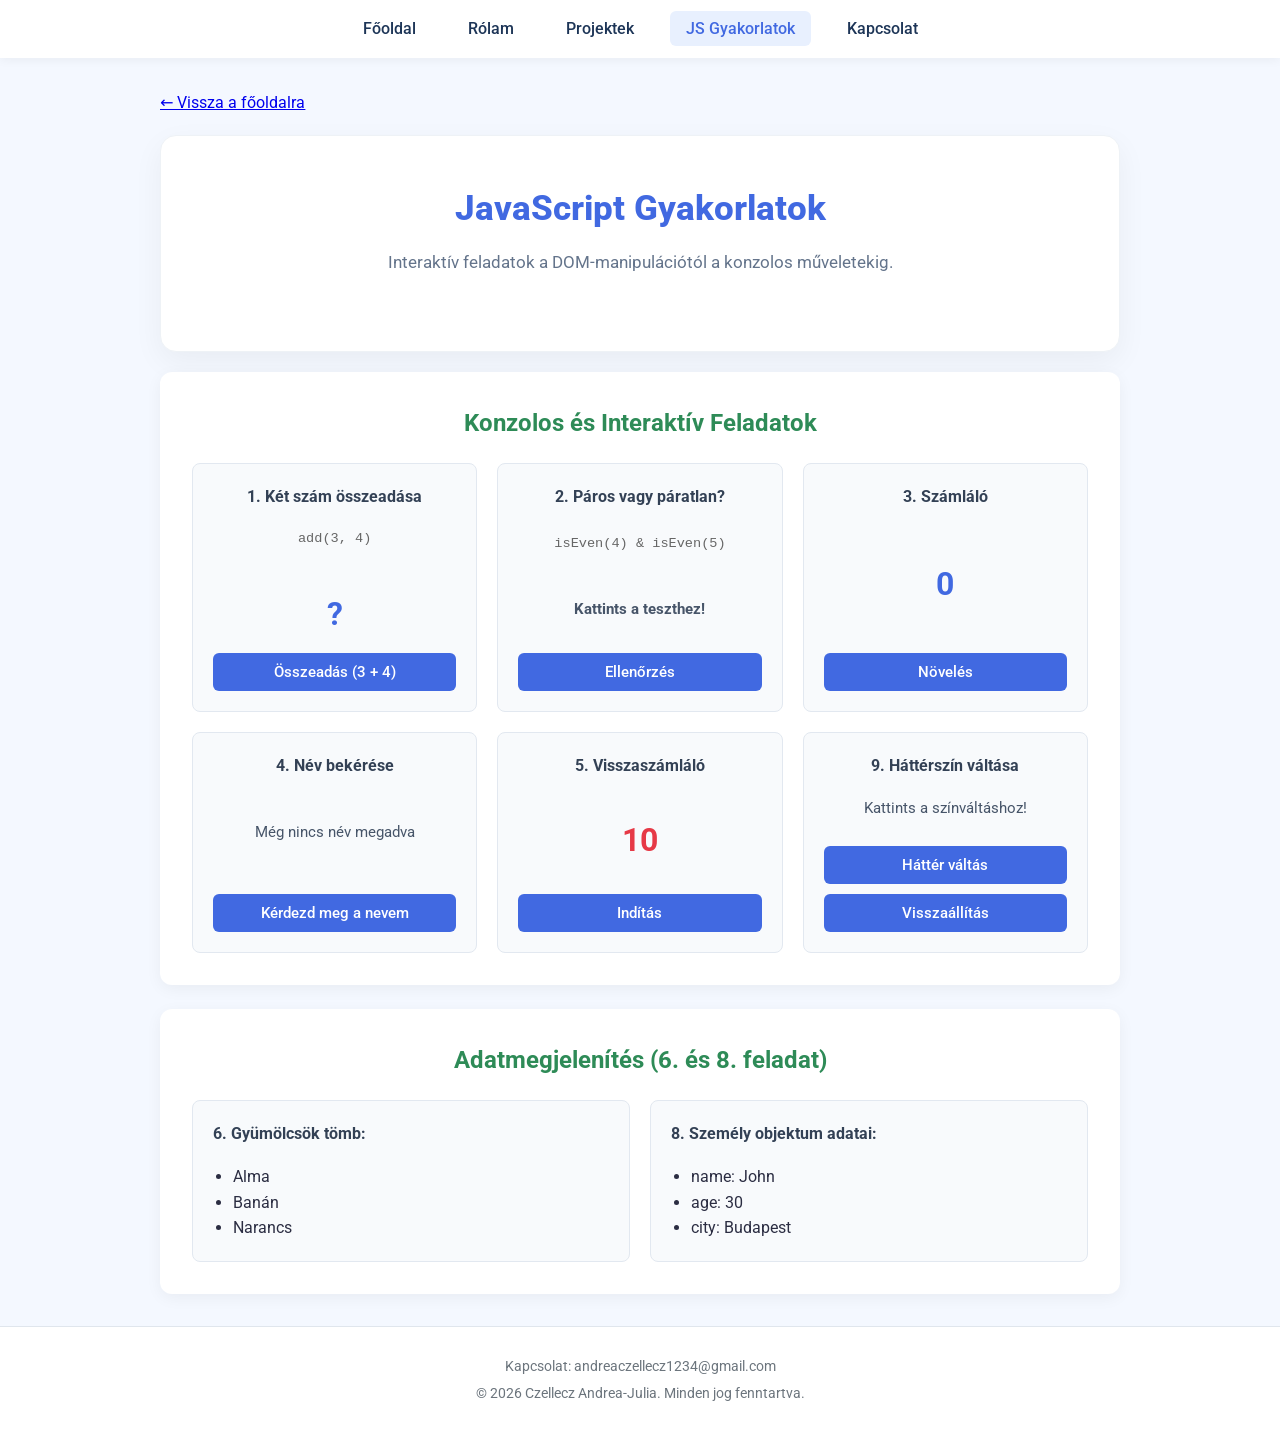
==== gyakorlatok.html @ e5484ec4 "Add files via upload frissites lab1--1,2,3" ====
<!DOCTYPE html>
<html lang="hu">
<head>
    <meta charset="UTF-8">
    <meta name="viewport" content="width=device-width, initial-scale=1.0">
    <title>Portfolio - JS Gyakorlatok</title>
    <link rel="stylesheet" href="base.css">
    <link rel="stylesheet" href="components.css">
</head>
<body>
    <header>
        <nav>
            <ul>
                <li><a href="index.html">Főoldal</a></li>
                <li><a href="rolam.html">Rólam</a></li>
                <li><a href="projektek.html">Projektek</a></li>
                <li><a href="gyakorlatok.html" class="active">JS Gyakorlatok</a></li>
                <li><a href="kapcsolat.html">Kapcsolat</a></li>
            </ul>
        </nav>
    </header>

    <main class="main-content">
        <p><a href="index.html">&larr; Vissza a főoldalra</a></p>

        <section class="hero-card">
            <h1>JavaScript Gyakorlatok</h1>
            <p class="subtitle">Interaktív feladatok a DOM-manipulációtól a konzolos műveletekig.</p>
        </section>

        <!-- 1-5. és 9. Interaktív feladatok -->
        <section class="js-section">
            <h2>Konzolos és Interaktív Feladatok</h2>
            <div class="interactive-grid">
                
                <!-- 1. Feladat -->
                <div class="interactive-card">
                    <h4>1. Két szám összeadása</h4>
                    <p class="stat-text" style="color: #666; font-size: 0.85rem;"><code>add(3, 4)</code></p>
                    <p id="addResult" class="stat-number">?</p>
                    <button type="button" onclick="runAdd()">Összeadás (3 + 4)</button>
                </div>

                <!-- 2. Feladat -->
                <div class="interactive-card">
                    <h4>2. Páros vagy páratlan?</h4>
                    <p class="stat-text" style="color: #666; font-size: 0.85rem;"><code>isEven(4) &amp; isEven(5)</code></p>
                    <p id="isEvenResult" class="stat-text" style="font-weight: bold;">Kattints a teszthez!</p>
                    <button type="button" onclick="runIsEven()">Ellenőrzés</button>
                </div>

                <!-- 3. Feladat -->
                <div class="interactive-card">
                    <h4>3. Számláló</h4>
                    <p id="counter" class="stat-number">0</p>
                    <button type="button" onclick="incrementCounter()">Növelés</button>
                </div>

                <!-- 4. Feladat -->
                <div class="interactive-card">
                    <h4>4. Név bekérése</h4>
                    <p id="name" class="stat-text">Még nincs név megadva</p>
                    <button type="button" onclick="askName()">Kérdezd meg a nevem</button>
                </div>

                <!-- 5. Feladat -->
                <div class="interactive-card">
                    <h4>5. Visszaszámláló</h4>
                    <p id="countdown" class="stat-number countdown-highlight">10</p>
                    <button type="button" onclick="startCountdown()">Indítás</button>
                </div>

                <!-- 9. Feladat -->
                <div class="interactive-card">
                    <h4>9. Háttérszín váltása</h4>
                    <p class="stat-text">Kattints a színváltáshoz!</p>
                    <button type="button" onclick="changeBg()"style="margin-bottom: 10px;">Háttér váltás</button>
                    <button type="button" onclick="resetBg()">Visszaállítás</button>
                </div>

            </div>
        </section>

        <!-- 6. és 8. Lista és objektum elemek -->
        <section class="js-section" style="margin-top: 24px;">
            <h2>Adatmegjelenítés (6. és 8. feladat)</h2>
            <div class="interactive-grid">
                
                <!-- 6. Feladat -->
                <div class="interactive-card" style="text-align: left;">
                    <h4>6. Gyümölcsök tömb:</h4>
                    <ul id="fruitList" style="margin-top: 10px; padding-left: 20px;"></ul>
                </div>

                <!-- 8. Feladat -->
                <div class="interactive-card" style="text-align: left;">
                    <h4>8. Személy objektum adatai:</h4>
                    <ul id="personInfo" style="margin-top: 10px; padding-left: 20px;"></ul>
                </div>

            </div>
        </section>
    </main>

    <footer>
        <p>Kapcsolat: andreaczellecz1234@gmail.com</p>
        <p>&copy; 2026 Czellecz Andrea-Julia. Minden jog fenntartva.</p>
    </footer>

    <!-- JS csatolása a body legvégén -->
    <script src="script.js"></script>
</body>
</html>
---- base.css ----
@import url('https://fonts.googleapis.com/css2?family=Roboto:wght@400;500;700&display=swap');

* {
  box-sizing: border-box;
  margin: 0;
  padding: 0;
}

body {
  font-family: 'Roboto', system-ui, -apple-system, sans-serif;
  font-size: 16px;
  background-color: #f4f8ff;
  color: #2b2d42;
  line-height: 1.6;
  display: flex;
  flex-direction: column;
  min-height: 100vh;
}

/* Navigáció */
header {
  background: #ffffff;
  box-shadow: 0 2px 10px rgba(0, 0, 0, 0.05);
  padding: 16px 0;
}

header nav ul {
  list-style: none;
  display: flex;
  justify-content: center;
  gap: 20px;
  flex-wrap: wrap;
}

header nav a {
  text-decoration: none;
  color: #1d3557;
  font-weight: 500;
  padding: 8px 16px;
  border-radius: 6px;
  transition: all 0.2s ease;
}

header nav a:hover,
header nav a.active {
  background-color: #e8f0fe;
  color: royalblue;
}

/* Fő tartalom konténer (360px - 1440px közötti reszponzivitáshoz) */
.main-content {
  max-width: 960px;
  width: 90%;
  margin: 32px auto;
  flex: 1;
}

/* Lábléc alulra rögzítve */
footer {
  margin-top: auto;
  background-color: #ffffff;
  border-top: 1px solid #e0e6ed;
  text-align: center;
  padding: 24px 16px;
  color: #6c757d;
  font-size: 0.9rem;
}

footer p {
  margin: 4px 0;
}
---- components.css ----
/* Hero szekció */
.hero-card {
  background: #ffffff;
  padding: 40px 32px;
  border-radius: 12px;
  box-shadow: 0 4px 16px rgba(0, 0, 0, 0.05);
  text-align: center;
  margin-bottom: 32px;
}

.hero-card h1 {
  color: royalblue;
  font-size: 2.2rem;
  margin-bottom: 12px;
}

.hero-card .subtitle {
  color: #555;
  font-size: 1.1rem;
  max-width: 600px;
  margin: 0 auto 24px;
}

.quick-links h3 {
  color: seagreen;
  margin-bottom: 16px;
  font-size: 1.1rem;
}

.button-group {
  display: flex;
  justify-content: center;
  gap: 16px;
  flex-wrap: wrap;
}

/* Gombok és link-gombok */
button, .btn {
  display: inline-block;
  text-decoration: none;
  font-family: inherit;
  font-size: 0.95rem;
  font-weight: 500;
  padding: 10px 20px;
  border-radius: 6px;
  border: none;
  cursor: pointer;
  transition: transform 0.2s, background-color 0.2s, box-shadow 0.2s;
}

.btn-primary, button {
  background-color: royalblue;
  color: #ffffff;
}

button:hover, .btn-primary:hover {
  background-color: #2b50c7;
  transform: translateY(-2px);
  box-shadow: 0 4px 12px rgba(65, 105, 225, 0.25);
}

.btn-secondary {
  background-color: #f1f5f9;
  color: #1d3557;
  border: 1px solid #cbd5e1;
}

.btn-secondary:hover {
  background-color: #e2e8f0;
  transform: translateY(-2px);
}

/* Fókusz akadálymentességhez */
button:focus, a:focus {
  outline: 3px solid #457b9d;
  outline-offset: 2px;
}

/* JS Gyakorlatok szekció */
.js-section {
  background: #ffffff;
  padding: 32px;
  border-radius: 12px;
  box-shadow: 0 4px 16px rgba(0, 0, 0, 0.05);
}

.js-section h2 {
  color: seagreen;
  margin-bottom: 20px;
  text-align: center;
}

.interactive-grid {
  display: grid;
  grid-template-columns: repeat(auto-fit, minmax(220px, 1fr));
  gap: 20px;
}

.interactive-card {
  background: #f8fafc;
  border: 1px solid #e2e8f0;
  border-radius: 8px;
  padding: 20px;
  text-align: center;
  display: flex;
  flex-direction: column;
  justify-content: space-between;
}

.interactive-card h4 {
  color: #334155;
  margin-bottom: 8px;
}

.stat-number {
  font-size: 2rem;
  font-weight: 700;
  color: royalblue;
  margin: 12px 0;
}

.countdown-highlight {
  color: #e63946;
}

.stat-text {
  font-size: 0.95rem;
  color: #475569;
  min-height: 40px;
  margin: 10px 0;
}

/* Kártya konténer a szekciókhoz */
.card-section {
  background: #ffffff;
  padding: 28px;
  border-radius: 12px;
  box-shadow: 0 4px 16px rgba(0, 0, 0, 0.05);
  margin-bottom: 24px;
}

.card-section h1 {
  color: royalblue;
  margin-bottom: 6px;
}

.card-section h2 {
  color: seagreen;
  margin-bottom: 16px;
}

/* Vissza gomb stílusa */
.back-link {
  display: inline-block;
  text-decoration: none;
  color: royalblue;
  font-weight: 500;
  margin-bottom: 12px;
}

.back-link:hover {
  text-decoration: underline;
}

/* 6. Feladat: Reszponzív, tiszta táblázat */
.table-container {
  overflow-x: auto;
  border-radius: 8px;
  border: 1px solid #e2e8f0;
}

.project-table {
  width: 100%;
  border-collapse: collapse;
  text-align: left;
}

.project-table th, 
.project-table td {
  padding: 14px 18px;
  border-bottom: 1px solid #edf2f7;
  vertical-align: middle;
}

.project-table th {
  background-color: #f8fafc;
  color: #1e293b;
  font-weight: 700;
}

.project-table tbody tr:hover {
  background-color: #f8fafc;
}

/* Technológia badge-ek */
.tech-badge {
  display: inline-block;
  background-color: #e8f0fe;
  color: royalblue;
  font-size: 0.8rem;
  font-weight: 600;
  padding: 4px 10px;
  border-radius: 12px;
  margin: 2px 4px 2px 0;
}

/* 8. és CSS 11. Feladat: Galéria CSS Grid */
.grid {
  display: grid;
  gap: 20px;
  grid-template-columns: repeat(2, 1fr);
}

@media (max-width: 600px) {
  .grid {
    grid-template-columns: 1fr;
  }
}

.grid figure {
  background: #f8fafc;
  border: 1px solid #e2e8f0;
  border-radius: 8px;
  padding: 12px;
  text-align: center;
  transition: transform 0.2s, box-shadow 0.2s;
}

.grid figure:hover {
  transform: translateY(-2px);
  box-shadow: 0 6px 14px rgba(0, 0, 0, 0.06);
}

.grid img {
  width: 100%;
  height: 200px;
  object-fit: cover;
  border-radius: 6px;
  display: block;
}

.grid figcaption {
  font-size: 0.95rem;
  color: #475569;
  font-weight: 500;
  margin-top: 10px;
}

/* 9. Feladat: Reszponzív YouTube videó beágyazás (16:9 képarány) */
.video-container {
  position: relative;
  padding-bottom: 56.25%; /* 16:9 arány */
  height: 0;
  overflow: hidden;
  border-radius: 8px;
  box-shadow: 0 2px 10px rgba(0, 0, 0, 0.08);
}

.video-container iframe {
  position: absolute;
  top: 0;
  left: 0;
  width: 100%;
  height: 100%;
  border: 0;
}

/* Kör alakú profilkép arcközpontú fókusszal */
.avatar {
  width: 160px;
  height: 160px;
  min-width: 160px;
  min-height: 160px;
  border-radius: 50% !important;
  object-fit: cover;
  object-position: center 15%;
  border: 4px solid #ffffff;
  box-shadow: 0 4px 14px rgba(0, 0, 0, 0.15);
  display: block;
}

.skills-box,
h2:has(+ .skills-list),
.card-section h2:nth-of-type(3) {
  margin-top: 28px; /* Kényelmes távolság a felette lévő szövegtől */
}

/* Gyorslinkek szekció */
.quick-links {
  margin-top: 28px;
  padding-top: 20px;
  border-top: 1px solid #edf2f7;
}

.quick-links-title {
  color: seagreen;
  font-size: 1.15rem;
  margin-bottom: 6px;
}

.more-info-text {
  color: #64748b;
  font-size: 0.95rem;
  margin-bottom: 20px;
}

/* Egymás alatti gombok elrendezése */
.button-column {
  display: flex;
  flex-direction: column; /* Egymás alá rendezi őket */
  align-items: center;    /* Középre zár */
  gap: 12px;              /* Távolság a gombok között */
  max-width: 320px;       /* Egységes, szép szélesség */
  margin: 0 auto;
}

/* Gombok közös stílusa */
.button-column .btn {
  width: 100%;            /* Mindegyik gomb egyforma széles */
  text-align: center;
  padding: 12px 20px;
  border-radius: 8px;
  text-decoration: none;
  font-weight: 500;
  font-size: 0.95rem;
  display: block;
  box-sizing: border-box;
  transition: transform 0.2s ease, box-shadow 0.2s ease, background-color 0.2s ease;
}

/* 1. Kék főgomb */
.btn-primary {
  background-color: royalblue;
  color: #ffffff;
  border: 1px solid royalblue;
  box-shadow: 0 4px 12px rgba(65, 105, 225, 0.2);
}

.btn-primary:hover {
  background-color: #2b50c7;
  transform: translateY(-2px);
}

/* 2. Zöld / szürke másodlagos gomb (Rólam oldal) */
.btn-secondary {
  background-color: #e8f0fe;
  color: royalblue;
  border: 1px solid #c7d9fc;
}

.btn-secondary:hover {
  background-color: #dbe7fd;
  transform: translateY(-2px);
}

/* 3. Letisztult fehér körvonalas gomb (GitHub) */
.btn-outline {
  background-color: #ffffff;
  color: #334155;
  border: 1px solid #cbd5e1;
}

.btn-outline:hover {
  background-color: #f8fafc;
  border-color: #94a3b8;
  transform: translateY(-2px);
}

/* Fő Hero kártya */
.hero-card {
  background: #ffffff;
  padding: 44px 32px;
  border-radius: 16px;
  box-shadow: 0 10px 30px rgba(0, 0, 0, 0.05);
  border: 1px solid #eef2f6;
  text-align: center;
  max-width: 980px;
  margin: 20px auto;
}

.hero-tag {
  display: inline-block;
  background-color: #eff6ff;
  color: royalblue;
  font-size: 0.82rem;
  font-weight: 700;
  padding: 4px 14px;
  border-radius: 999px;
  text-transform: uppercase;
  letter-spacing: 0.5px;
  margin-bottom: 14px;
}

.hero-card h1 {
  font-size: 2.2rem;
  font-weight: 800;
  color: royalblue;
  margin-bottom: 12px;
}

.hero-card .subtitle {
  color: #64748b;
  font-size: 1.05rem;
  line-height: 1.6;
  max-width: 680px;
  margin: 0 auto 32px;
}

/* Kétoszlopos tároló: Grid, ami szépen alkalmazkodik a helyhez */
.hero-columns {
  display: grid;
  grid-template-columns: 1.1fr 0.9fr;
  gap: 24px;
  text-align: left;
  border-top: 1px solid #edf2f7;
  padding-top: 28px;
}

/* Egyedi panelek (fehér, lebegő dobozok árnyékkal) */
.hero-panel {
  background-color: #f8fafc;
  border: 1px solid #e2e8f0;
  border-radius: 12px;
  padding: 24px;
  display: flex;
  flex-direction: column;
  justify-content: space-between;
}

.panel-header h3 {
  color: seagreen;
  font-size: 1.15rem;
  margin-bottom: 6px;
}

.panel-header p {
  color: #64748b;
  font-size: 0.9rem;
  line-height: 1.5;
  margin-bottom: 16px;
}

/* Bal oldali lista linkjei kis gombokként */
.quick-links-list {
  list-style: none !important;
  padding: 0 !important;
  margin: 0 !important;
  display: flex;
  flex-direction: column;
  gap: 10px;
}

.quick-links-list li a {
  display: flex;
  justify-content: space-between;
  align-items: center;
  padding: 12px 16px;
  background: #ffffff;
  border: 1px solid #cbd5e1;
  border-radius: 8px;
  color: #1e293b;
  text-decoration: none;
  font-weight: 500;
  font-size: 0.92rem;
  transition: all 0.2s ease;
  box-shadow: 0 1px 3px rgba(0, 0, 0, 0.03);
}

.quick-links-list li a:hover {
  background-color: #f0f7ff;
  border-color: royalblue;
  color: royalblue;
  transform: translateX(4px);
}

.quick-links-list .arrow {
  color: #94a3b8;
  font-weight: bold;
}

/* Jobb oldali gombok */
.action-buttons {
  display: flex;
  flex-direction: column;
  gap: 12px;
  margin-top: auto;
}

.btn {
  display: block;
  width: 100%;
  text-align: center;
  padding: 12px 18px;
  border-radius: 8px;
  text-decoration: none;
  font-size: 0.95rem;
  font-weight: 600;
  box-sizing: border-box;
  transition: transform 0.2s ease, box-shadow 0.2s ease, background-color 0.2s ease;
}

.btn-primary {
  background-color: royalblue;
  color: #ffffff;
  border: 1px solid royalblue;
  box-shadow: 0 4px 12px rgba(65, 105, 225, 0.2);
}

.btn-primary:hover {
  background-color: #2b50c7;
  transform: translateY(-2px);
  box-shadow: 0 6px 16px rgba(65, 105, 225, 0.3);
}

.btn-secondary {
  background-color: #eff6ff;
  color: royalblue;
  border: 1px solid #bfdbfe;
}

.btn-secondary:hover {
  background-color: #dbeafe;
  transform: translateY(-2px);
}

.btn-outline {
  background-color: #ffffff;
  color: #334155;
  border: 1px solid #cbd5e1;
}

.btn-outline:hover {
  background-color: #f1f5f9;
  border-color: #94a3b8;
  transform: translateY(-2px);
}

/* Csak tényleges mobilon (540px alatt) törjön egymás alá */
@media (max-width: 540px) {
  .hero-columns {
    grid-template-columns: 1fr;
  }
}

/* Kapcsolati kártya méretezése */
.contact-card {
  max-width: 600px;
  margin: 20px auto 40px auto;
  padding: 36px 32px;
}

.contact-card h1 {
  color: royalblue;
  margin-bottom: 6px;
}

.contact-desc {
  color: #64748b;
  margin-bottom: 24px;
  font-size: 0.95rem;
}

/* Űrlap elrendezése */
.contact-form {
  display: flex;
  flex-direction: column;
  gap: 18px;
  text-align: left;
}

.form-group {
  display: flex;
  flex-direction: column;
  gap: 6px;
}

.form-group label {
  font-weight: 600;
  color: #1e293b;
  font-size: 0.92rem;
}

/* Beviteli mezők egységes stílusa */
.contact-form input,
.contact-form textarea {
  width: 100%;
  padding: 12px 14px;
  border: 1px solid #cbd5e1;
  border-radius: 8px;
  font-size: 0.95rem;
  font-family: inherit;
  color: #1e293b;
  background-color: #f8fafc;
  box-sizing: border-box;
  transition: border-color 0.2s, background-color 0.2s, box-shadow 0.2s;
}

/* CSS 7. Feladat: Látható és modern fókusz-jelzés */
.contact-form input:focus,
.contact-form textarea:focus {
  outline: none;
  border-color: royalblue;
  background-color: #ffffff;
  box-shadow: 0 0 0 3px rgba(65, 105, 225, 0.2);
}

.contact-form textarea {
  resize: vertical;
}

/* Küldés gomb teljes szélességben vagy balra zártan */
.submit-btn {
  width: 100%;
  padding: 12px;
  font-size: 1rem;
  font-weight: 600;
  border: none;
  cursor: pointer;
  margin-top: 8px;
}

/* Nagyobb galéria rács: tágasabb kártyák */
.grid {
  display: grid;
  gap: 32px;
  /* Kártyánként legalább 380px szélesség, hogy kényelmesen elférjen */
  grid-template-columns: repeat(auto-fit, minmax(380px, 1fr));
  margin-top: 24px;
}

/* Nagyobb kártya konténer */
.grid figure {
  background: #ffffff;
  border: 1.5px solid #cbd5e1;
  border-radius: 14px;
  padding: 20px;
  text-align: center;
  box-shadow: 0 6px 18px rgba(0, 0, 0, 0.08);
  transition: transform 0.25s ease, box-shadow 0.25s ease, border-color 0.25s ease;
  display: flex;
  flex-direction: column;
}

.grid figure:hover {
  transform: translateY(-4px);
  border-color: royalblue;
  box-shadow: 0 12px 28px rgba(65, 105, 225, 0.16);
}

/* KÉP: Megnövelt magasság, és TELJESEN látszódik levágás nélkül */
.grid img {
  width: 100%;
  height: 340px;            /* Jóval nagyobb magasság, hogy minden jól kivehető legyen */
  object-fit: contain;      /* NEM VÁGJA LE a kép széleit, a teljes felület látszódik! */
  background-color: #f8fafc; /* Világos háttér, ha az arányok miatt maradna rés */
  border-radius: 10px;
  display: block;
  border: 1px solid #e2e8f0;
}

/* Képaláírás */
.grid figcaption {
  font-size: 1.05rem;
  color: #1e293b;
  font-weight: 600;
  margin-top: 16px;
}

/* Mobilon egy oszlopban jelenjen meg */
@media (max-width: 480px) {
  .grid {
    grid-template-columns: 1fr;
  }

  .grid img {
    height: 240px;
  }
}
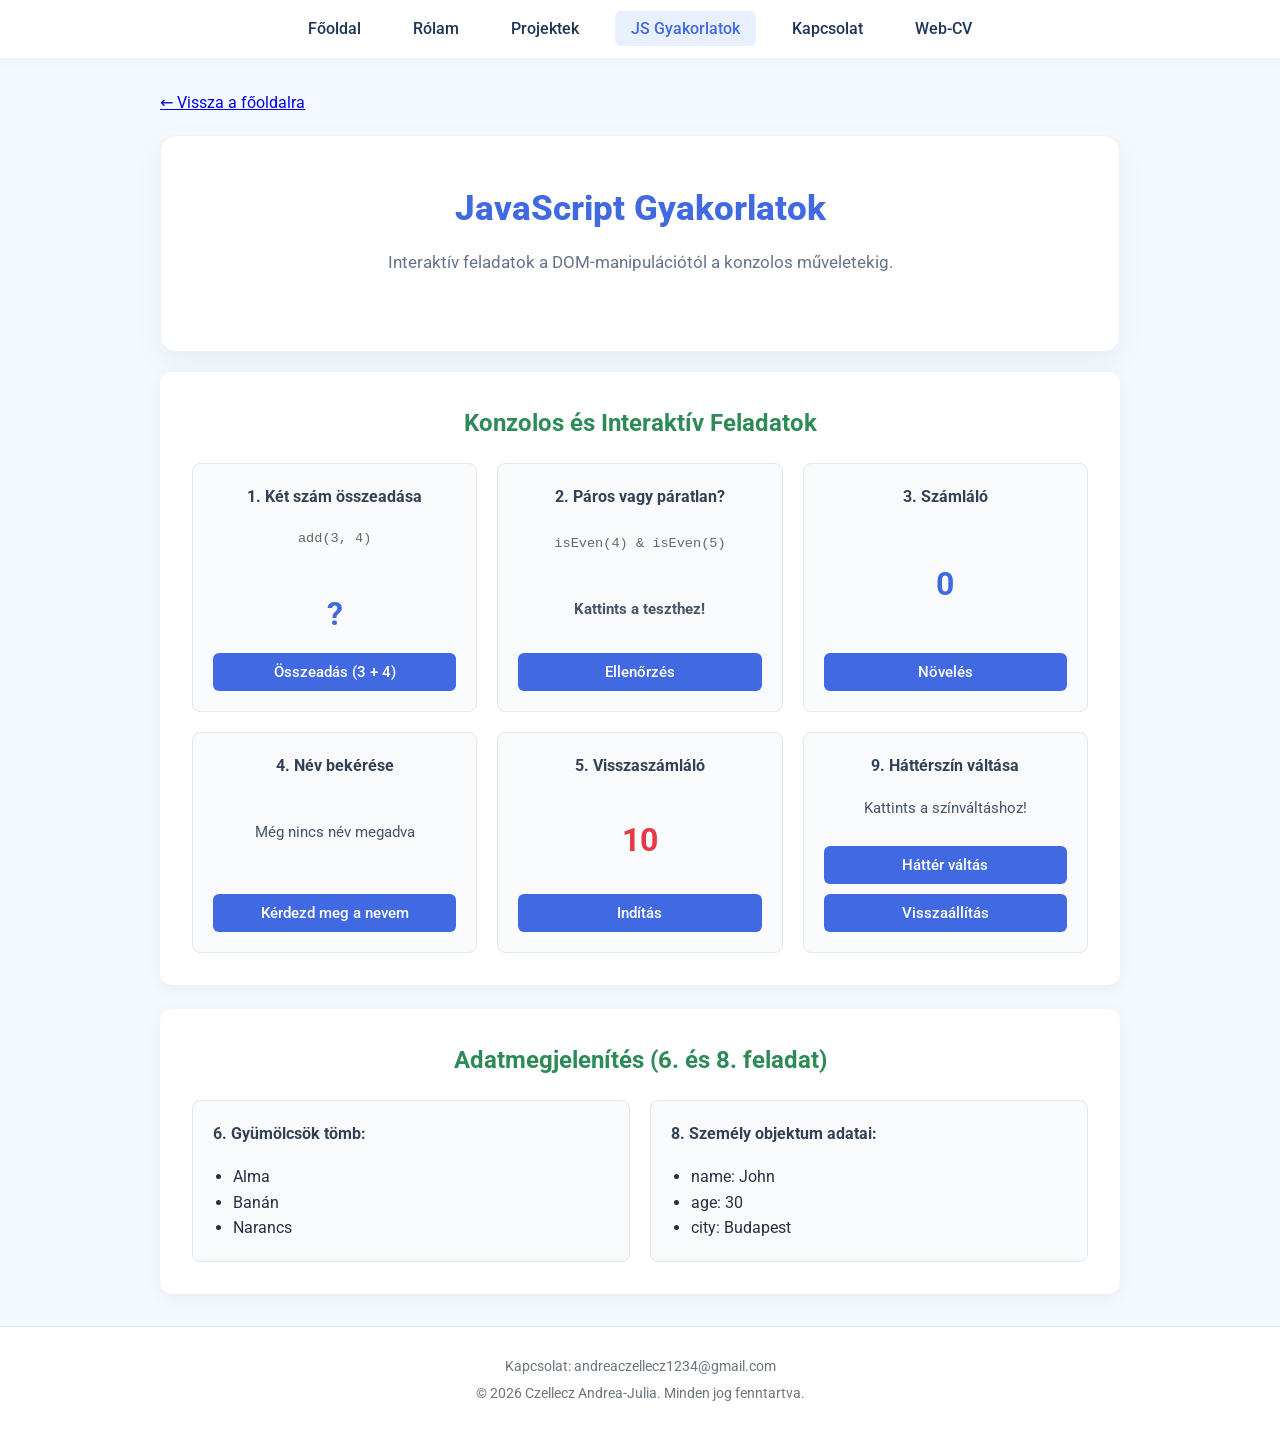
==== commit 8e373586: "update all pages" ====
--- a/gyakorlatok.html
+++ b/gyakorlatok.html
@@ -16,6 +16,8 @@
                 <li><a href="projektek.html">Projektek</a></li>
                 <li><a href="gyakorlatok.html" class="active">JS Gyakorlatok</a></li>
                 <li><a href="kapcsolat.html">Kapcsolat</a></li>
+                <li><a href="https://andreajulia24.github.io/Web-CV/" target="_blank" rel="noopener noreferrer">Web-CV</a></li>
+
             </ul>
         </nav>
     </header>
